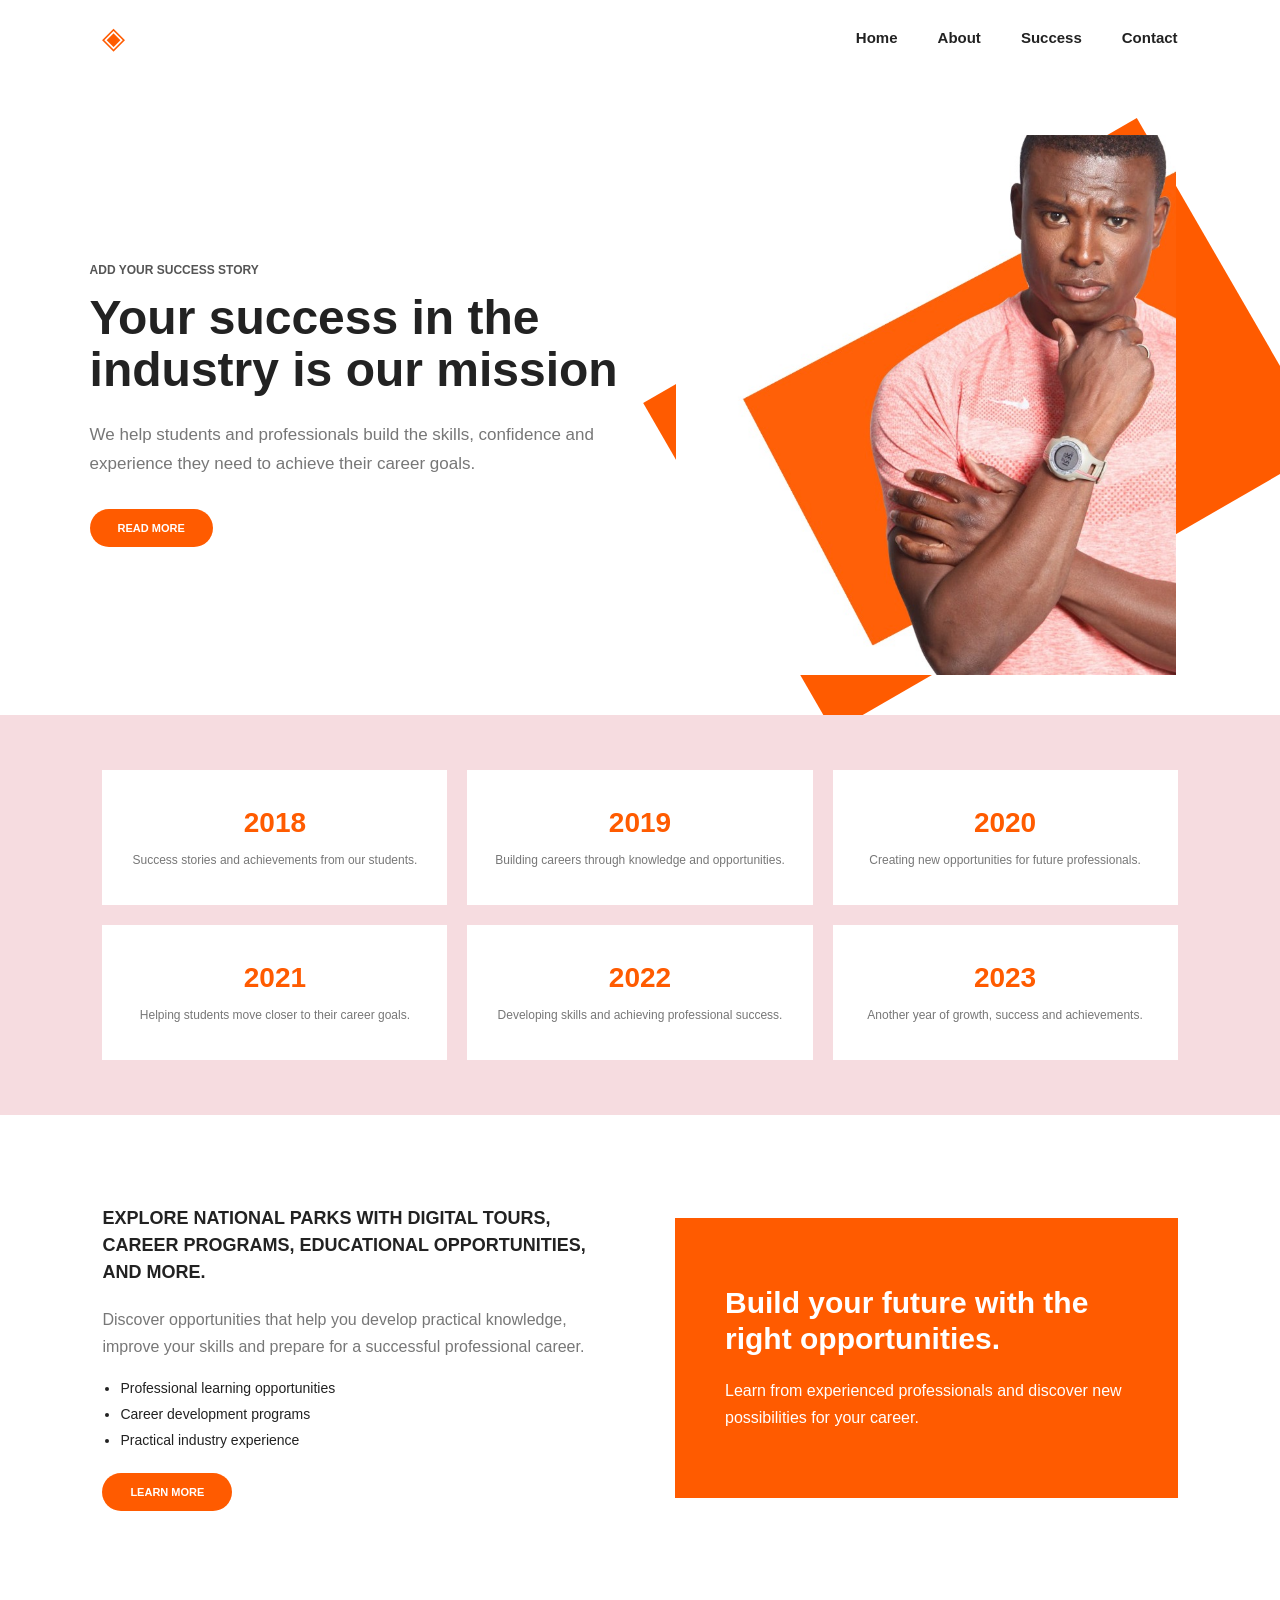
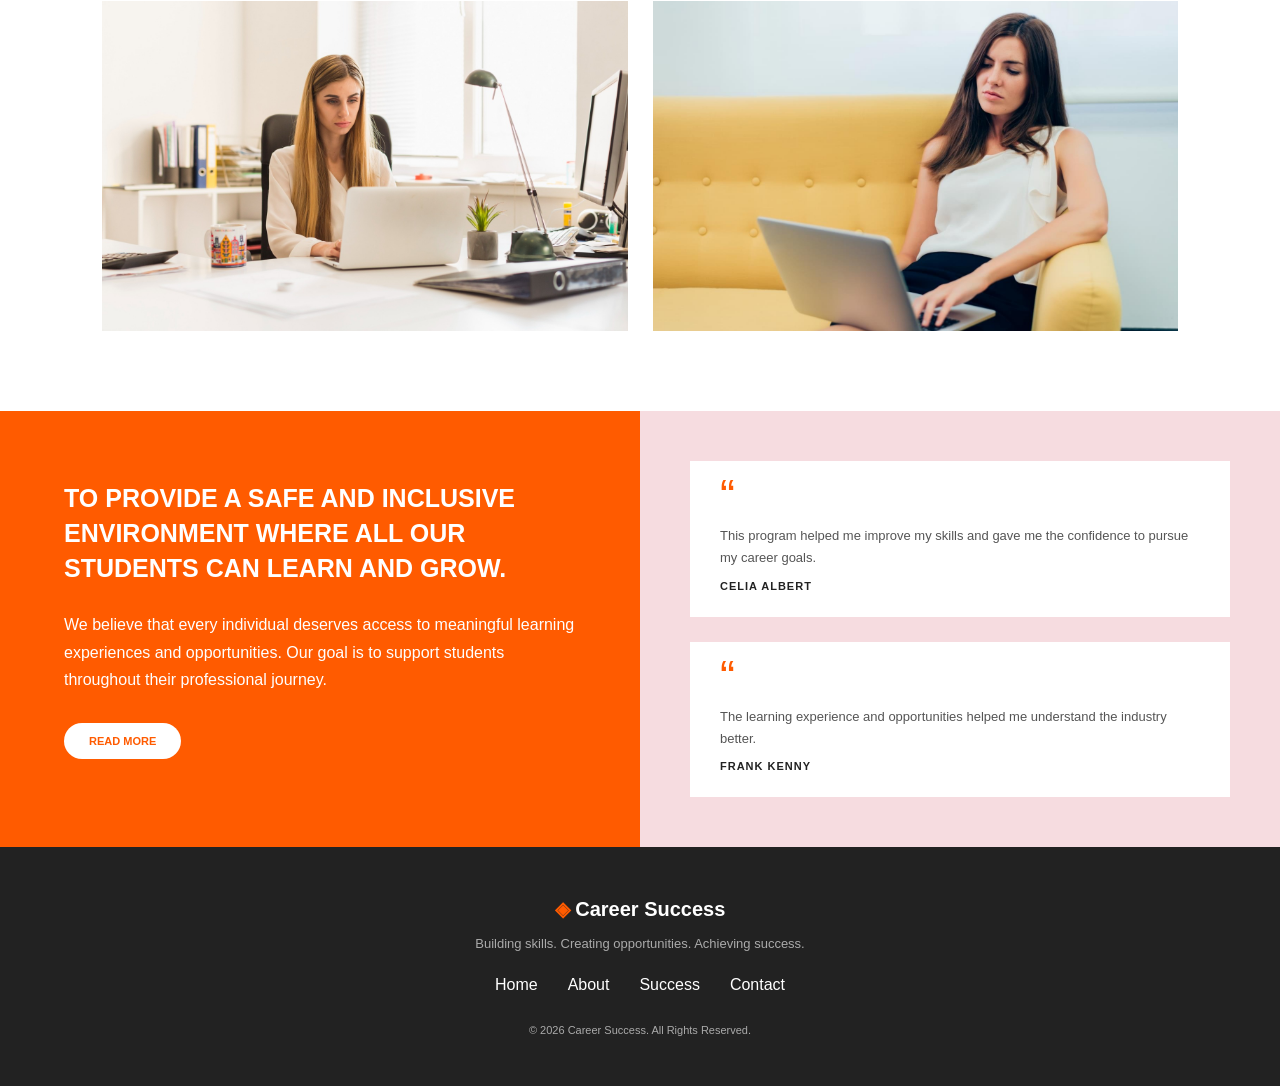
==== Task-4/website.html @ 58ca16eb "Add Website Task" ====
<!DOCTYPE html>
<html lang="en">

<head>

    <meta charset="UTF-8">
    <meta name="viewport" content="width=device-width, initial-scale=1.0">

    <title>Career Success</title>

    <link rel="stylesheet" href="website.css">

</head>

<body>


    <!-- ================= NAVBAR ================= -->

    <header class="navbar">

        <div class="logo">
            <span>◈</span>
        </div>

        <nav>
            <a href="#home">Home</a>
            <a href="#about">About</a>
            <a href="#success">Success</a>
            <a href="#contact">Contact</a>
        </nav>

    </header>


    <!-- ================= HERO SECTION ================= -->

    <section class="hero" id="home">

        <div class="hero-content">

            <p class="small-heading">
                ADD YOUR SUCCESS STORY
            </p>

            <h1>
                Your success in the
                <br>
                industry is our mission
            </h1>

            <p class="hero-text">
                We help students and professionals build the skills,
                confidence and experience they need to achieve their
                career goals.
            </p>

            <a href="#success" class="btn">
                READ MORE
            </a>

        </div>


        <div class="hero-image">

            <div class="orange-shape"></div>

            <img src="images/man.jpeg" alt="Professional">

        </div>

    </section>


    <!-- ================= SUCCESS YEARS ================= -->

    <section class="success-section" id="success">

        <div class="year-grid">

            <div class="year-card">
                <h2>2018</h2>
                <p>
                    Success stories and achievements from our students.
                </p>
            </div>

            <div class="year-card">
                <h2>2019</h2>
                <p>
                    Building careers through knowledge and opportunities.
                </p>
            </div>

            <div class="year-card">
                <h2>2020</h2>
                <p>
                    Creating new opportunities for future professionals.
                </p>
            </div>

            <div class="year-card">
                <h2>2021</h2>
                <p>
                    Helping students move closer to their career goals.
                </p>
            </div>

            <div class="year-card">
                <h2>2022</h2>
                <p>
                    Developing skills and achieving professional success.
                </p>
            </div>

            <div class="year-card">
                <h2>2023</h2>
                <p>
                    Another year of growth, success and achievements.
                </p>
            </div>

        </div>

    </section>


    <!-- ================= ABOUT SECTION ================= -->

    <section class="about-section" id="about">

        <div class="about-text">

            <p class="orange-title">
                EXPLORE NATIONAL PARKS WITH DIGITAL TOURS,
                CAREER PROGRAMS, EDUCATIONAL OPPORTUNITIES,
                AND MORE.
            </p>

            <p>
                Discover opportunities that help you develop practical
                knowledge, improve your skills and prepare for a successful
                professional career.
            </p>

            <ul>
                <li>Professional learning opportunities</li>
                <li>Career development programs</li>
                <li>Practical industry experience</li>
            </ul>

            <a href="#" class="btn">
                LEARN MORE
            </a>

        </div>


        <div class="about-box">

            <h3>
                Build your future
                with the right
                opportunities.
            </h3>

            <p>
                Learn from experienced professionals and discover
                new possibilities for your career.
            </p>

        </div>

    </section>


    <!-- ================= IMAGE SECTION ================= -->

    <section class="image-section">

        <div class="image-card">

            <img src="images/woman1.jpeg"
                 alt="Woman working with laptop">

        </div>

        <div class="image-card">

            <img src="images/woman2.jpeg"
                 alt="Woman working in office">

        </div>

    </section>


    <!-- ================= ORANGE INFORMATION SECTION ================= -->

    <section class="info-section">

        <div class="info-content">

            <h2>
                TO PROVIDE A SAFE AND INCLUSIVE
                ENVIRONMENT WHERE ALL OUR
                STUDENTS CAN LEARN AND GROW.
            </h2>

            <p>
                We believe that every individual deserves access to
                meaningful learning experiences and opportunities.
                Our goal is to support students throughout their
                professional journey.
            </p>

            <a href="#" class="white-btn">
                READ MORE
            </a>

        </div>


        <!-- ================= TESTIMONIALS ================= -->

        <div class="testimonials">

            <div class="testimonial">

                <span class="quote">“</span>

                <p>
                    This program helped me improve my skills
                    and gave me the confidence to pursue my
                    career goals.
                </p>

                <h4>
                    CELIA ALBERT
                </h4>

            </div>


            <div class="testimonial">

                <span class="quote">“</span>

                <p>
                    The learning experience and opportunities
                    helped me understand the industry better.
                </p>

                <h4>
                    FRANK KENNY
                </h4>

            </div>

        </div>

    </section>


    <!-- ================= FOOTER ================= -->

    <footer id="contact">

        <div class="footer-logo">
            <span>◈</span>
            Career Success
        </div>

        <p>
            Building skills. Creating opportunities. Achieving success.
        </p>

        <div class="footer-links">

            <a href="#home">Home</a>
            <a href="#about">About</a>
            <a href="#success">Success</a>
            <a href="#contact">Contact</a>

        </div>

        <p class="copyright">
            © 2026 Career Success. All Rights Reserved.
        </p>

    </footer>


</body>
</html>
---- Task-4/website.css ----
/* ================= GENERAL ================= */

* {
    margin: 0;
    padding: 0;
    box-sizing: border-box;
}

html {
    scroll-behavior: smooth;
}

body {
    font-family: Arial, Helvetica, sans-serif;
    background: white;
    color: #222;
}

a {
    text-decoration: none;
    color: inherit;
}


/* ================= NAVBAR ================= */

.navbar {
    height: 75px;

    display: flex;
    justify-content: space-between;
    align-items: center;

    padding: 0 8%;

    background-color: white;
}

.logo {
    font-size: 30px;
    color: #ff5b00;
}

.navbar nav {
    display: flex;
    gap: 40px;
}

.navbar nav a {
    font-size: 15px;
    font-weight: bold;
}

.navbar nav a:hover {
    color: #ff5b00;
}


/* ================= HERO ================= */

.hero {
    min-height: 600px;

    display: flex;
    align-items: center;

    padding: 60px 7% 40px;

    overflow: hidden;

    position: relative;
}


/* ================= HERO CONTENT ================= */

.hero-content {
    width: 52%;

    z-index: 5;
}

.small-heading {
    color: #555;

    font-size: 12px;
    font-weight: bold;

    margin-bottom: 15px;
}

.hero h1 {
    font-size: 48px;

    line-height: 1.08;

    max-width: 650px;

    margin-bottom: 25px;
}

.hero-text {
    color: #777;

    font-size: 17px;

    line-height: 1.7;

    max-width: 540px;

    margin-bottom: 30px;
}


/* ================= BUTTON ================= */

.btn {
    display: inline-block;

    padding: 13px 28px;

    background: #ff5b00;
    color: white;

    border-radius: 30px;

    font-size: 11px;
    font-weight: bold;

    transition: 0.3s;
}

.btn:hover {
    background: #222;

    transform: translateY(-3px);
}


/* ================= HERO IMAGE ================= */

.hero-image {
    width: 48%;
    height: 540px;

    position: relative;

    display: flex;

    justify-content: center;
    align-items: flex-end;
}


/* ORANGE SHAPE */

.orange-shape {
    position: absolute;

    width: 570px;
    height: 380px;

    background: #ff5b00;

    transform: rotate(-30deg);

    right: -80px;
    top: 100px;

    z-index: 1;
}


/* PERSON IMAGE */

.hero-image img {
    position: relative;

    width: 500px;
    height: 540px;

    object-fit: cover;

    object-position: 75% center;

    z-index: 2;
}


/* ================= SUCCESS SECTION ================= */

.success-section {
    background: #f6dce0;

    padding: 55px 8%;
}

.year-grid {
    display: grid;

    grid-template-columns: repeat(3, 1fr);

    gap: 20px;
}

.year-card {
    background: white;

    min-height: 135px;

    display: flex;

    flex-direction: column;

    justify-content: center;
    align-items: center;

    text-align: center;

    padding: 25px;

    transition: 0.3s;
}

.year-card:hover {
    transform: translateY(-5px);

    box-shadow:
        0 10px 25px rgba(0, 0, 0, 0.08);
}

.year-card h2 {
    color: #ff5b00;

    font-size: 28px;

    margin-bottom: 12px;
}

.year-card p {
    color: #777;

    font-size: 12px;

    line-height: 1.5;
}


/* ================= ABOUT SECTION ================= */

.about-section {
    padding: 90px 8%;

    display: grid;

    grid-template-columns: 1fr 1fr;

    gap: 70px;

    align-items: center;
}

.about-text {
    max-width: 550px;
}

.orange-title {
    font-size: 18px;

    font-weight: bold;

    line-height: 1.5;

    margin-bottom: 20px;
}

.about-text > p:not(.orange-title) {
    color: #777;

    line-height: 1.7;

    margin-bottom: 20px;
}

.about-text ul {
    margin-left: 18px;

    margin-bottom: 25px;
}

.about-text li {
    margin-bottom: 10px;

    font-size: 14px;
}


/* ABOUT ORANGE BOX */

.about-box {
    background: #ff5b00;

    color: white;

    min-height: 280px;

    padding: 50px;

    display: flex;

    flex-direction: column;

    justify-content: center;
}

.about-box h3 {
    font-size: 30px;

    line-height: 1.2;

    margin-bottom: 20px;
}

.about-box p {
    line-height: 1.7;
}


/* ================= IMAGE SECTION ================= */

.image-section {
    padding: 0 8% 80px;

    display: grid;

    grid-template-columns: 1fr 1fr;

    gap: 25px;
}

.image-card {
    height: 330px;

    overflow: hidden;
}

.image-card img {
    width: 100%;
    height: 100%;

    object-fit: cover;

    transition: 0.5s;
}

.image-card:hover img {
    transform: scale(1.05);
}


/* ================= INFORMATION SECTION ================= */

.info-section {
    display: grid;

    grid-template-columns: 1fr 1fr;

    min-height: 430px;
}


/* ORANGE CONTENT */

.info-content {
    background: #ff5b00;

    color: white;

    padding: 70px 10%;
}

.info-content h2 {
    font-size: 25px;

    line-height: 1.4;

    margin-bottom: 25px;
}

.info-content p {
    line-height: 1.7;

    margin-bottom: 30px;
}


/* WHITE BUTTON */

.white-btn {
    display: inline-block;

    padding: 12px 25px;

    background: white;

    color: #ff5b00;

    border-radius: 25px;

    font-size: 11px;

    font-weight: bold;
}


/* ================= TESTIMONIALS ================= */

.testimonials {
    background: #f6dce0;

    padding: 50px;

    display: flex;

    flex-direction: column;

    justify-content: center;

    gap: 25px;
}

.testimonial {
    background: white;

    padding: 25px 30px;

    position: relative;
}

.quote {
    color: #ff5b00;

    font-size: 45px;

    line-height: 20px;
}

.testimonial p {
    color: #555;

    font-size: 13px;

    line-height: 1.7;

    margin: 10px 0;
}

.testimonial h4 {
    font-size: 11px;

    letter-spacing: 1px;
}


/* ================= FOOTER ================= */

footer {
    background: #222;

    color: white;

    text-align: center;

    padding: 50px 20px;
}

.footer-logo {
    font-size: 20px;

    font-weight: bold;

    margin-bottom: 15px;
}

.footer-logo span {
    color: #ff5b00;
}

footer > p {
    color: #aaa;

    font-size: 13px;

    margin-bottom: 25px;
}

.footer-links {
    display: flex;

    justify-content: center;

    gap: 30px;

    margin-bottom: 30px;
}

.footer-links a:hover {
    color: #ff5b00;
}

footer .copyright {
    font-size: 11px;

    margin: 0;
}


/* ================= TABLET ================= */

@media (max-width: 900px) {

    .hero {
        flex-direction: column;

        padding: 60px 8%;
    }

    .hero-content {
        width: 100%;

        margin-bottom: 40px;
    }

    .hero h1 {
        font-size: 40px;
    }

    .hero-image {
        width: 100%;

        height: 500px;
    }

    .hero-image img {
        width: 400px;
        height: 500px;
    }

    .year-grid {
        grid-template-columns: repeat(2, 1fr);
    }

    .about-section {
        grid-template-columns: 1fr;
    }

    .info-section {
        grid-template-columns: 1fr;
    }
}


/* ================= MOBILE ================= */

@media (max-width: 600px) {

    .navbar {
        padding: 0 5%;
    }

    .navbar nav {
        display: none;
    }

    .hero {
        padding: 50px 5%;
    }

    .hero h1 {
        font-size: 34px;
    }

    .hero-image {
        height: 420px;
    }

    .hero-image img {
        width: 320px;
        height: 420px;
    }

    .orange-shape {
        width: 400px;
        height: 300px;
    }

    .success-section {
        padding: 40px 5%;
    }

    .year-grid {
        grid-template-columns: 1fr;
    }

    .about-section {
        padding: 60px 5%;
    }

    .image-section {
        padding: 0 5% 60px;

        grid-template-columns: 1fr;
    }

    .info-content {
        padding: 50px 8%;
    }

    .testimonials {
        padding: 30px;
    }

}
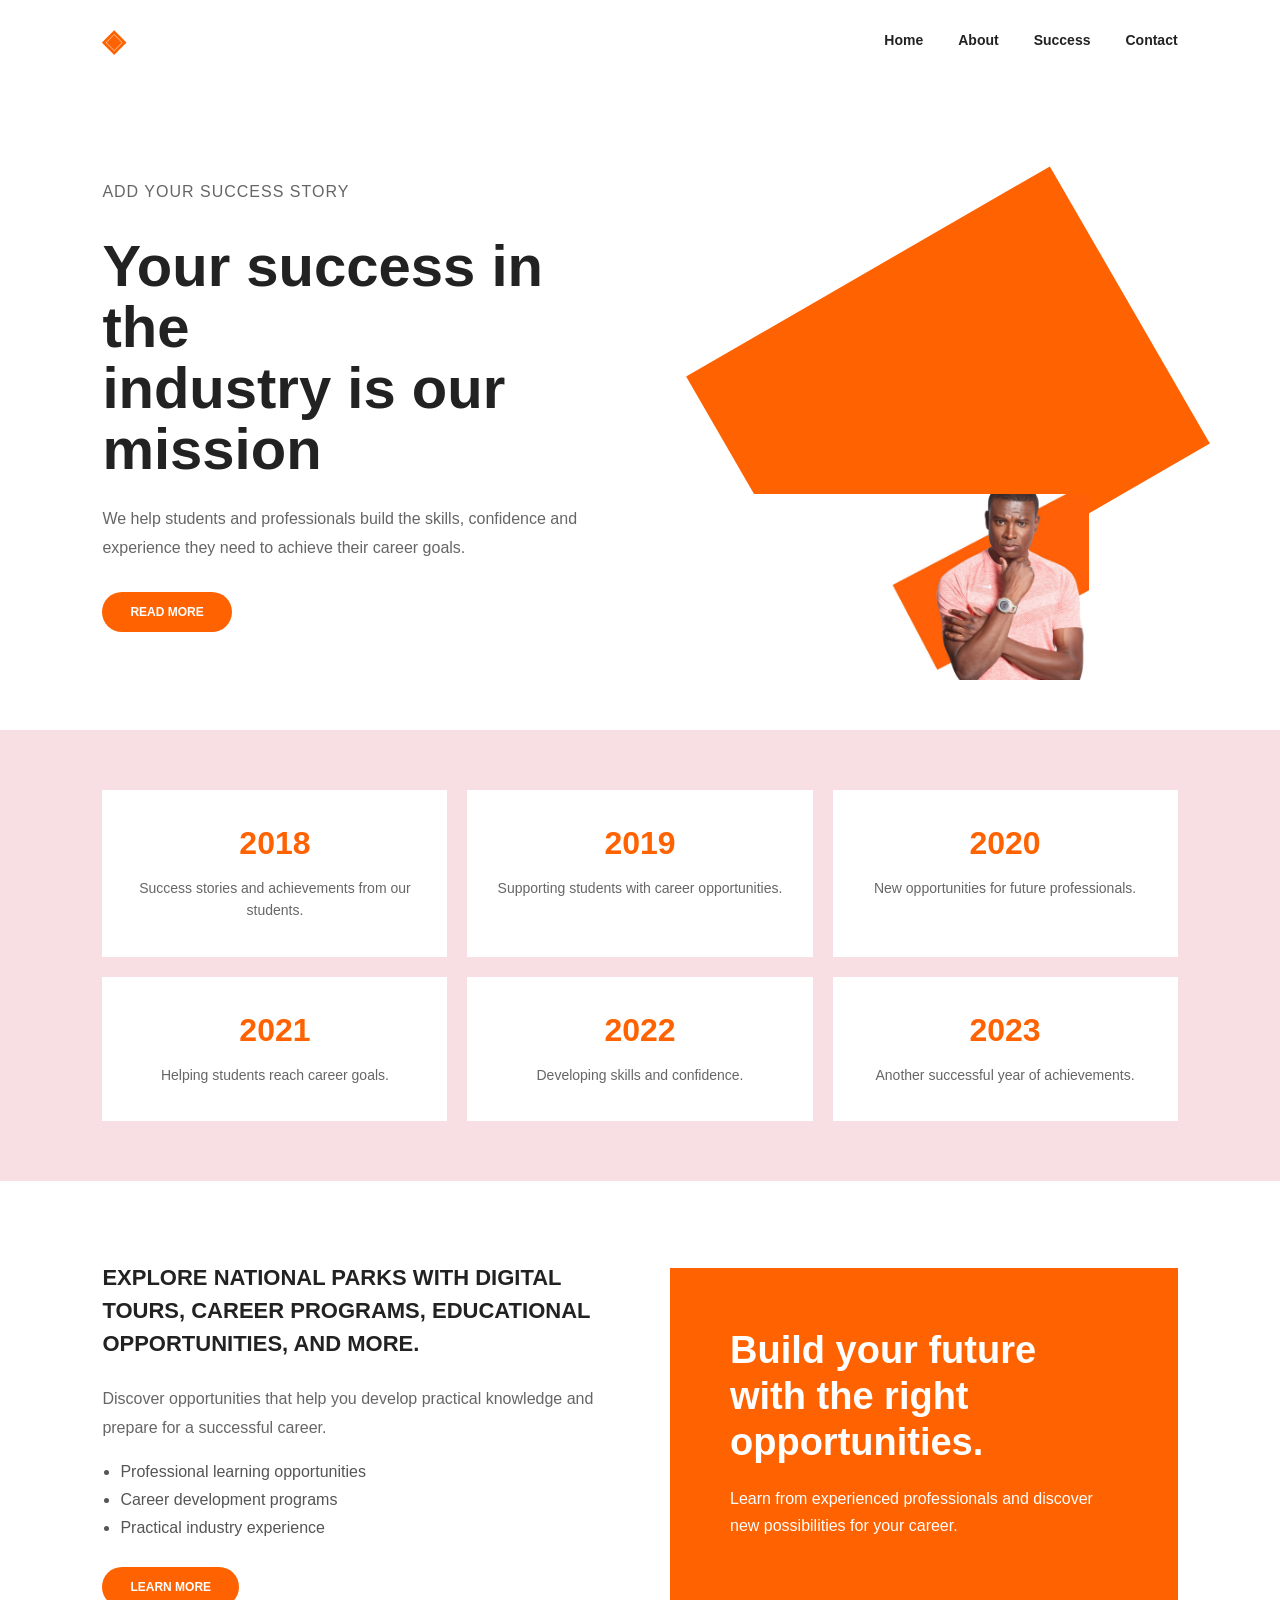
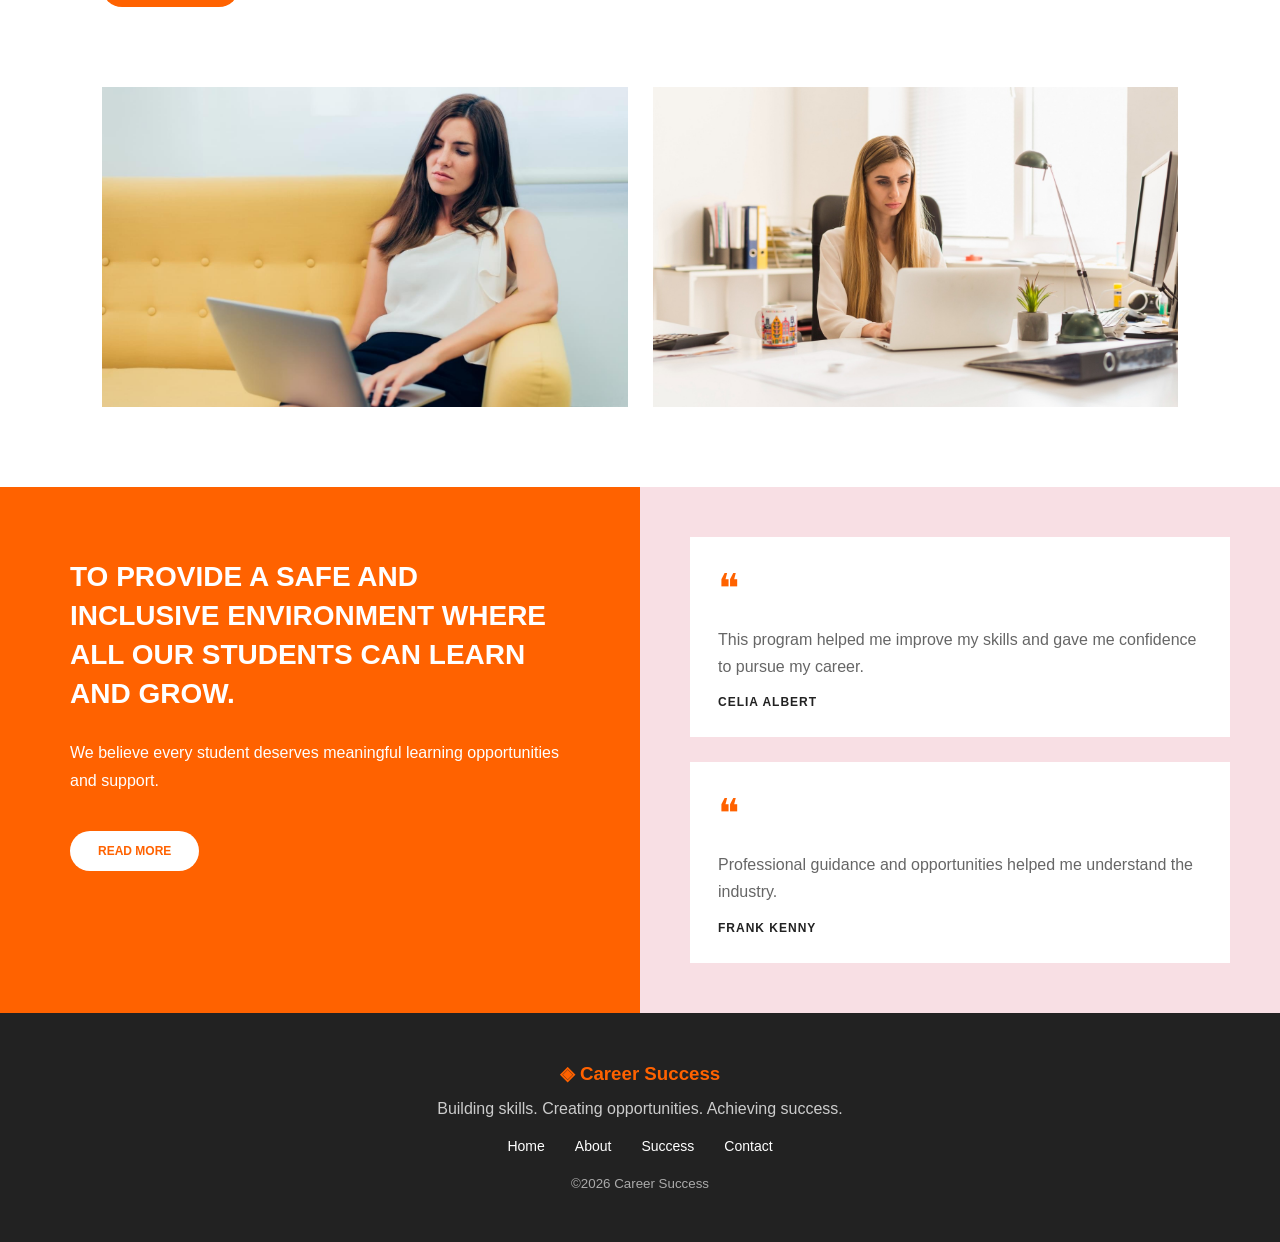
==== commit cfbab15d: "Complete Task 4: Career Success webpage" ====
--- a/Task-4/website.html
+++ b/Task-4/website.html
@@ -1,296 +1,207 @@
 <!DOCTYPE html>
 <html lang="en">
-
 <head>
-
     <meta charset="UTF-8">
     <meta name="viewport" content="width=device-width, initial-scale=1.0">
-
     <title>Career Success</title>
 
     <link rel="stylesheet" href="website.css">
-
 </head>
-
 <body>
 
-
-    <!-- ================= NAVBAR ================= -->
-
-    <header class="navbar">
-
-        <div class="logo">
-            <span>◈</span>
+<header class="navbar">
+    <div class="logo">◈</div>
+
+    <nav>
+        <a href="#">Home</a>
+        <a href="#">About</a>
+        <a href="#">Success</a>
+        <a href="#">Contact</a>
+    </nav>
+</header>
+
+<section class="hero">
+
+    <div class="hero-text">
+
+        <p class="sub-heading">ADD YOUR SUCCESS STORY</p>
+
+        <h1>
+            Your success in the
+            <br>
+            industry is our mission
+        </h1>
+
+        <p>
+            We help students and professionals build the skills,
+            confidence and experience they need to achieve their
+            career goals.
+        </p>
+
+        <a href="#" class="btn">READ MORE</a>
+
+    </div>
+
+    <div class="hero-image">
+
+        <div class="shape"></div>
+
+        <img src="images/man.jpeg" alt="man">
+
+    </div>
+
+</section>
+
+<section class="years">
+
+    <div class="card">
+        <h2>2018</h2>
+        <p>Success stories and achievements from our students.</p>
+    </div>
+
+    <div class="card">
+        <h2>2019</h2>
+        <p>Supporting students with career opportunities.</p>
+    </div>
+
+    <div class="card">
+        <h2>2020</h2>
+        <p>New opportunities for future professionals.</p>
+    </div>
+
+    <div class="card">
+        <h2>2021</h2>
+        <p>Helping students reach career goals.</p>
+    </div>
+
+    <div class="card">
+        <h2>2022</h2>
+        <p>Developing skills and confidence.</p>
+    </div>
+
+    <div class="card">
+        <h2>2023</h2>
+        <p>Another successful year of achievements.</p>
+    </div>
+
+</section>
+
+<section class="about">
+
+    <div class="left">
+
+        <h3>
+            EXPLORE NATIONAL PARKS WITH DIGITAL TOURS,
+            CAREER PROGRAMS, EDUCATIONAL OPPORTUNITIES,
+            AND MORE.
+        </h3>
+
+        <p>
+            Discover opportunities that help you develop practical
+            knowledge and prepare for a successful career.
+        </p>
+
+        <ul>
+            <li>Professional learning opportunities</li>
+            <li>Career development programs</li>
+            <li>Practical industry experience</li>
+        </ul>
+
+        <a href="#" class="btn">LEARN MORE</a>
+
+    </div>
+
+    <div class="right">
+
+        <h2>
+            Build your future with
+            the right opportunities.
+        </h2>
+
+        <p>
+            Learn from experienced professionals and discover
+            new possibilities for your career.
+        </p>
+
+    </div>
+
+</section>
+
+<section class="gallery">
+
+    <img src="images/woman2.jpeg" alt="">
+    <img src="images/woman1.jpeg" alt="">
+
+</section>
+
+<section class="bottom">
+
+    <div class="orange">
+
+        <h2>
+            TO PROVIDE A SAFE AND INCLUSIVE
+            ENVIRONMENT WHERE ALL OUR STUDENTS
+            CAN LEARN AND GROW.
+        </h2>
+
+        <p>
+            We believe every student deserves meaningful
+            learning opportunities and support.
+        </p>
+
+        <a href="#" class="white-btn">READ MORE</a>
+
+    </div>
+
+    <div class="reviews">
+
+        <div class="review">
+            <span>❝</span>
+
+            <p>
+                This program helped me improve my skills
+                and gave me confidence to pursue my career.
+            </p>
+
+            <h4>CELIA ALBERT</h4>
         </div>
 
-        <nav>
-            <a href="#home">Home</a>
-            <a href="#about">About</a>
-            <a href="#success">Success</a>
-            <a href="#contact">Contact</a>
-        </nav>
-
-    </header>
-
-
-    <!-- ================= HERO SECTION ================= -->
-
-    <section class="hero" id="home">
-
-        <div class="hero-content">
-
-            <p class="small-heading">
-                ADD YOUR SUCCESS STORY
+        <div class="review">
+            <span>❝</span>
+
+            <p>
+                Professional guidance and opportunities
+                helped me understand the industry.
             </p>
 
-            <h1>
-                Your success in the
-                <br>
-                industry is our mission
-            </h1>
-
-            <p class="hero-text">
-                We help students and professionals build the skills,
-                confidence and experience they need to achieve their
-                career goals.
-            </p>
-
-            <a href="#success" class="btn">
-                READ MORE
-            </a>
-
+            <h4>FRANK KENNY</h4>
         </div>
 
-
-        <div class="hero-image">
-
-            <div class="orange-shape"></div>
-
-            <img src="images/man.jpeg" alt="Professional">
-
-        </div>
-
-    </section>
-
-
-    <!-- ================= SUCCESS YEARS ================= -->
-
-    <section class="success-section" id="success">
-
-        <div class="year-grid">
-
-            <div class="year-card">
-                <h2>2018</h2>
-                <p>
-                    Success stories and achievements from our students.
-                </p>
-            </div>
-
-            <div class="year-card">
-                <h2>2019</h2>
-                <p>
-                    Building careers through knowledge and opportunities.
-                </p>
-            </div>
-
-            <div class="year-card">
-                <h2>2020</h2>
-                <p>
-                    Creating new opportunities for future professionals.
-                </p>
-            </div>
-
-            <div class="year-card">
-                <h2>2021</h2>
-                <p>
-                    Helping students move closer to their career goals.
-                </p>
-            </div>
-
-            <div class="year-card">
-                <h2>2022</h2>
-                <p>
-                    Developing skills and achieving professional success.
-                </p>
-            </div>
-
-            <div class="year-card">
-                <h2>2023</h2>
-                <p>
-                    Another year of growth, success and achievements.
-                </p>
-            </div>
-
-        </div>
-
-    </section>
-
-
-    <!-- ================= ABOUT SECTION ================= -->
-
-    <section class="about-section" id="about">
-
-        <div class="about-text">
-
-            <p class="orange-title">
-                EXPLORE NATIONAL PARKS WITH DIGITAL TOURS,
-                CAREER PROGRAMS, EDUCATIONAL OPPORTUNITIES,
-                AND MORE.
-            </p>
-
-            <p>
-                Discover opportunities that help you develop practical
-                knowledge, improve your skills and prepare for a successful
-                professional career.
-            </p>
-
-            <ul>
-                <li>Professional learning opportunities</li>
-                <li>Career development programs</li>
-                <li>Practical industry experience</li>
-            </ul>
-
-            <a href="#" class="btn">
-                LEARN MORE
-            </a>
-
-        </div>
-
-
-        <div class="about-box">
-
-            <h3>
-                Build your future
-                with the right
-                opportunities.
-            </h3>
-
-            <p>
-                Learn from experienced professionals and discover
-                new possibilities for your career.
-            </p>
-
-        </div>
-
-    </section>
-
-
-    <!-- ================= IMAGE SECTION ================= -->
-
-    <section class="image-section">
-
-        <div class="image-card">
-
-            <img src="images/woman1.jpeg"
-                 alt="Woman working with laptop">
-
-        </div>
-
-        <div class="image-card">
-
-            <img src="images/woman2.jpeg"
-                 alt="Woman working in office">
-
-        </div>
-
-    </section>
-
-
-    <!-- ================= ORANGE INFORMATION SECTION ================= -->
-
-    <section class="info-section">
-
-        <div class="info-content">
-
-            <h2>
-                TO PROVIDE A SAFE AND INCLUSIVE
-                ENVIRONMENT WHERE ALL OUR
-                STUDENTS CAN LEARN AND GROW.
-            </h2>
-
-            <p>
-                We believe that every individual deserves access to
-                meaningful learning experiences and opportunities.
-                Our goal is to support students throughout their
-                professional journey.
-            </p>
-
-            <a href="#" class="white-btn">
-                READ MORE
-            </a>
-
-        </div>
-
-
-        <!-- ================= TESTIMONIALS ================= -->
-
-        <div class="testimonials">
-
-            <div class="testimonial">
-
-                <span class="quote">“</span>
-
-                <p>
-                    This program helped me improve my skills
-                    and gave me the confidence to pursue my
-                    career goals.
-                </p>
-
-                <h4>
-                    CELIA ALBERT
-                </h4>
-
-            </div>
-
-
-            <div class="testimonial">
-
-                <span class="quote">“</span>
-
-                <p>
-                    The learning experience and opportunities
-                    helped me understand the industry better.
-                </p>
-
-                <h4>
-                    FRANK KENNY
-                </h4>
-
-            </div>
-
-        </div>
-
-    </section>
-
-
-    <!-- ================= FOOTER ================= -->
-
-    <footer id="contact">
-
-        <div class="footer-logo">
-            <span>◈</span>
-            Career Success
-        </div>
-
-        <p>
-            Building skills. Creating opportunities. Achieving success.
-        </p>
-
-        <div class="footer-links">
-
-            <a href="#home">Home</a>
-            <a href="#about">About</a>
-            <a href="#success">Success</a>
-            <a href="#contact">Contact</a>
-
-        </div>
-
-        <p class="copyright">
-            © 2026 Career Success. All Rights Reserved.
-        </p>
-
-    </footer>
-
+    </div>
+
+</section>
+
+<footer>
+
+    <h3>◈ Career Success</h3>
+
+    <p>
+        Building skills. Creating opportunities.
+        Achieving success.
+    </p>
+
+    <div class="links">
+        <a href="#">Home</a>
+        <a href="#">About</a>
+        <a href="#">Success</a>
+        <a href="#">Contact</a>
+    </div>
+
+    <small>©2026 Career Success</small>
+
+</footer>
+
+<script src="website.js"></script>
 
 </body>
 </html>
--- a/Task-4/website.css
+++ b/Task-4/website.css
@@ -1,623 +1,636 @@
-/* ================= GENERAL ================= */
-
-* {
-    margin: 0;
-    padding: 0;
-    box-sizing: border-box;
-}
-
-html {
-    scroll-behavior: smooth;
-}
-
-body {
-    font-family: Arial, Helvetica, sans-serif;
-    background: white;
-    color: #222;
-}
-
-a {
-    text-decoration: none;
-    color: inherit;
-}
-
-
-/* ================= NAVBAR ================= */
-
-.navbar {
-    height: 75px;
-
-    display: flex;
-    justify-content: space-between;
-    align-items: center;
-
-    padding: 0 8%;
-
-    background-color: white;
-}
-
-.logo {
-    font-size: 30px;
-    color: #ff5b00;
-}
-
-.navbar nav {
-    display: flex;
-    gap: 40px;
-}
-
-.navbar nav a {
-    font-size: 15px;
-    font-weight: bold;
-}
-
-.navbar nav a:hover {
-    color: #ff5b00;
-}
-
-
-/* ================= HERO ================= */
-
-.hero {
-    min-height: 600px;
-
-    display: flex;
-    align-items: center;
-
-    padding: 60px 7% 40px;
-
-    overflow: hidden;
-
-    position: relative;
-}
-
-
-/* ================= HERO CONTENT ================= */
-
-.hero-content {
-    width: 52%;
-
-    z-index: 5;
-}
-
-.small-heading {
-    color: #555;
-
-    font-size: 12px;
-    font-weight: bold;
-
-    margin-bottom: 15px;
-}
-
-.hero h1 {
-    font-size: 48px;
-
-    line-height: 1.08;
-
-    max-width: 650px;
-
-    margin-bottom: 25px;
-}
-
-.hero-text {
-    color: #777;
-
-    font-size: 17px;
-
-    line-height: 1.7;
-
-    max-width: 540px;
-
-    margin-bottom: 30px;
-}
-
-
-/* ================= BUTTON ================= */
-
-.btn {
-    display: inline-block;
-
-    padding: 13px 28px;
-
-    background: #ff5b00;
-    color: white;
-
-    border-radius: 30px;
-
-    font-size: 11px;
-    font-weight: bold;
-
-    transition: 0.3s;
-}
-
-.btn:hover {
-    background: #222;
-
-    transform: translateY(-3px);
+/* ===================== RESET ===================== */
+
+*{
+    margin:0;
+    padding:0;
+    box-sizing:border-box;
+}
+
+html{
+    scroll-behavior:smooth;
+}
+
+body{
+    font-family:Arial, Helvetica, sans-serif;
+    background:#fff;
+    color:#222;
+}
+
+img{
+    display:block;
+    width:100%;
+}
+
+a{
+    text-decoration:none;
+}
+
+
+/* ===================== NAVBAR ===================== */
+
+.navbar{
+
+    width:100%;
+    height:80px;
+
+    display:flex;
+    justify-content:space-between;
+    align-items:center;
+
+    padding:0 8%;
+}
+
+.logo{
+
+    color:#ff6200;
+    font-size:30px;
+    font-weight:bold;
+}
+
+nav{
+
+    display:flex;
+    gap:35px;
+}
+
+nav a{
+
+    color:#222;
+    font-size:14px;
+    font-weight:bold;
+}
+
+nav a:hover{
+
+    color:#ff6200;
+}
+
+
+/* ===================== HERO ===================== */
+
+.hero{
+
+    width:100%;
+
+    min-height:650px;
+
+    display:flex;
+    justify-content:space-between;
+    align-items:center;
+
+    padding:30px 8%;
+
+    overflow:hidden;
+}
+
+.hero-text{
+
+    width:45%;
+}
+
+.sub-heading{
+
+    font-size:12px;
+
+    letter-spacing:1px;
+
+    color:#777;
+
+    margin-bottom:20px;
+}
+
+.hero-text h1{
+
+    font-size:58px;
+
+    line-height:1.05;
+
+    margin-bottom:25px;
+}
+
+.hero-text p{
+
+    color:#666;
+
+    line-height:1.8;
+
+    margin-bottom:30px;
+
+    font-size:16px;
+}
+
+.btn{
+
+    display:inline-block;
+
+    padding:13px 28px;
+
+    background:#ff6200;
+
+    color:#fff;
+
+    border-radius:30px;
+
+    font-size:12px;
+
+    font-weight:bold;
+
+    transition:.3s;
+}
+
+.btn:hover{
+
+    background:#222;
 }
 
 
 /* ================= HERO IMAGE ================= */
 
-.hero-image {
-    width: 48%;
-    height: 540px;
-
-    position: relative;
-
-    display: flex;
-
-    justify-content: center;
-    align-items: flex-end;
-}
-
-
-/* ORANGE SHAPE */
-
-.orange-shape {
-    position: absolute;
-
-    width: 570px;
-    height: 380px;
-
-    background: #ff5b00;
-
-    transform: rotate(-30deg);
-
-    right: -80px;
-    top: 100px;
-
-    z-index: 1;
-}
-
-
-/* PERSON IMAGE */
-
-.hero-image img {
-    position: relative;
-
-    width: 500px;
-    height: 540px;
-
-    object-fit: cover;
-
-    object-position: 75% center;
-
-    z-index: 2;
-}
-
-
-/* ================= SUCCESS SECTION ================= */
-
-.success-section {
-    background: #f6dce0;
-
-    padding: 55px 8%;
-}
-
-.year-grid {
-    display: grid;
-
-    grid-template-columns: repeat(3, 1fr);
-
-    gap: 20px;
-}
-
-.year-card {
-    background: white;
-
-    min-height: 135px;
-
-    display: flex;
-
-    flex-direction: column;
-
-    justify-content: center;
-    align-items: center;
-
-    text-align: center;
-
-    padding: 25px;
-
-    transition: 0.3s;
-}
-
-.year-card:hover {
-    transform: translateY(-5px);
-
-    box-shadow:
-        0 10px 25px rgba(0, 0, 0, 0.08);
-}
-
-.year-card h2 {
-    color: #ff5b00;
-
-    font-size: 28px;
-
-    margin-bottom: 12px;
-}
-
-.year-card p {
-    color: #777;
-
-    font-size: 12px;
-
-    line-height: 1.5;
-}
-
-
-/* ================= ABOUT SECTION ================= */
-
-.about-section {
-    padding: 90px 8%;
-
-    display: grid;
-
-    grid-template-columns: 1fr 1fr;
-
-    gap: 70px;
-
-    align-items: center;
-}
-
-.about-text {
-    max-width: 550px;
-}
-
-.orange-title {
-    font-size: 18px;
-
-    font-weight: bold;
-
-    line-height: 1.5;
-
-    margin-bottom: 20px;
-}
-
-.about-text > p:not(.orange-title) {
-    color: #777;
-
-    line-height: 1.7;
-
-    margin-bottom: 20px;
-}
-
-.about-text ul {
-    margin-left: 18px;
-
-    margin-bottom: 25px;
-}
-
-.about-text li {
-    margin-bottom: 10px;
-
-    font-size: 14px;
-}
-
-
-/* ABOUT ORANGE BOX */
-
-.about-box {
-    background: #ff5b00;
-
-    color: white;
-
-    min-height: 280px;
-
-    padding: 50px;
-
-    display: flex;
-
-    flex-direction: column;
-
-    justify-content: center;
-}
-
-.about-box h3 {
-    font-size: 30px;
-
-    line-height: 1.2;
-
-    margin-bottom: 20px;
-}
-
-.about-box p {
-    line-height: 1.7;
-}
-
-
-/* ================= IMAGE SECTION ================= */
-
-.image-section {
-    padding: 0 8% 80px;
-
-    display: grid;
-
-    grid-template-columns: 1fr 1fr;
-
-    gap: 25px;
-}
-
-.image-card {
-    height: 330px;
-
-    overflow: hidden;
-}
-
-.image-card img {
-    width: 100%;
-    height: 100%;
-
-    object-fit: cover;
-
-    transition: 0.5s;
-}
-
-.image-card:hover img {
-    transform: scale(1.05);
-}
-
-
-/* ================= INFORMATION SECTION ================= */
-
-.info-section {
-    display: grid;
-
-    grid-template-columns: 1fr 1fr;
-
-    min-height: 430px;
-}
-
-
-/* ORANGE CONTENT */
-
-.info-content {
-    background: #ff5b00;
-
-    color: white;
-
-    padding: 70px 10%;
-}
-
-.info-content h2 {
-    font-size: 25px;
-
-    line-height: 1.4;
-
-    margin-bottom: 25px;
-}
-
-.info-content p {
-    line-height: 1.7;
-
-    margin-bottom: 30px;
-}
-
-
-/* WHITE BUTTON */
-
-.white-btn {
-    display: inline-block;
-
-    padding: 12px 25px;
-
-    background: white;
-
-    color: #ff5b00;
-
-    border-radius: 25px;
-
-    font-size: 11px;
-
-    font-weight: bold;
-}
-
-
-/* ================= TESTIMONIALS ================= */
-
-.testimonials {
-    background: #f6dce0;
-
-    padding: 50px;
-
-    display: flex;
-
-    flex-direction: column;
-
-    justify-content: center;
-
-    gap: 25px;
-}
-
-.testimonial {
-    background: white;
-
-    padding: 25px 30px;
-
-    position: relative;
-}
-
-.quote {
-    color: #ff5b00;
-
-    font-size: 45px;
-
-    line-height: 20px;
-}
-
-.testimonial p {
-    color: #555;
-
-    font-size: 13px;
-
-    line-height: 1.7;
-
-    margin: 10px 0;
-}
-
-.testimonial h4 {
-    font-size: 11px;
-
-    letter-spacing: 1px;
-}
-
-
-/* ================= FOOTER ================= */
-
-footer {
-    background: #222;
-
-    color: white;
-
-    text-align: center;
-
-    padding: 50px 20px;
-}
-
-.footer-logo {
-    font-size: 20px;
-
-    font-weight: bold;
-
-    margin-bottom: 15px;
-}
-
-.footer-logo span {
-    color: #ff5b00;
-}
-
-footer > p {
-    color: #aaa;
-
-    font-size: 13px;
-
-    margin-bottom: 25px;
-}
-
-.footer-links {
-    display: flex;
-
-    justify-content: center;
-
-    gap: 30px;
-
-    margin-bottom: 30px;
-}
-
-.footer-links a:hover {
-    color: #ff5b00;
-}
-
-footer .copyright {
-    font-size: 11px;
-
-    margin: 0;
-}
-
-
-/* ================= TABLET ================= */
-
-@media (max-width: 900px) {
-
-    .hero {
-        flex-direction: column;
-
-        padding: 60px 8%;
-    }
-
-    .hero-content {
-        width: 100%;
-
-        margin-bottom: 40px;
-    }
-
-    .hero h1 {
-        font-size: 40px;
-    }
-
-    .hero-image {
-        width: 100%;
-
-        height: 500px;
-    }
-
-    .hero-image img {
-        width: 400px;
-        height: 500px;
-    }
-
-    .year-grid {
-        grid-template-columns: repeat(2, 1fr);
-    }
-
-    .about-section {
-        grid-template-columns: 1fr;
-    }
-
-    .info-section {
-        grid-template-columns: 1fr;
-    }
-}
-
-
-/* ================= MOBILE ================= */
-
-@media (max-width: 600px) {
-
-    .navbar {
-        padding: 0 5%;
-    }
-
-    .navbar nav {
-        display: none;
-    }
-
-    .hero {
-        padding: 50px 5%;
-    }
-
-    .hero h1 {
-        font-size: 34px;
-    }
-
-    .hero-image {
-        height: 420px;
-    }
-
-    .hero-image img {
-        width: 320px;
-        height: 420px;
-    }
-
-    .orange-shape {
-        width: 400px;
-        height: 300px;
-    }
-
-    .success-section {
-        padding: 40px 5%;
-    }
-
-    .year-grid {
-        grid-template-columns: 1fr;
-    }
-
-    .about-section {
-        padding: 60px 5%;
-    }
-
-    .image-section {
-        padding: 0 5% 60px;
-
-        grid-template-columns: 1fr;
-    }
-
-    .info-content {
-        padding: 50px 8%;
-    }
-
-    .testimonials {
-        padding: 30px;
-    }
+.hero-image{
+
+    width:50%;
+
+    height:550px;
+
+    position:relative;
+
+    display:flex;
+    justify-content:center;
+    align-items:flex-end;
+}
+
+.shape{
+
+    position:absolute;
+
+    width:420px;
+    height:320px;
+
+    background:#ff6200;
+
+    transform:rotate(-30deg);
+
+    right:20px;
+    top:120px;
+
+    z-index:1;
+}
+
+.hero-image img{
+
+    width:360px;
+
+    position:relative;
+
+    z-index:2;
+}
+
+
+/* ================= YEARS ================= */
+
+.years{
+
+    background:#f8dfe4;
+
+    padding:60px 8%;
+
+    display:grid;
+
+    grid-template-columns:repeat(3,1fr);
+
+    gap:20px;
+}
+
+.card{
+
+    background:#fff;
+
+    padding:35px 20px;
+
+    text-align:center;
+
+    transition:.3s;
+}
+
+.card:hover{
+
+    transform:translateY(-6px);
+
+    box-shadow:0 8px 20px rgba(0,0,0,.15);
+}
+
+.card h2{
+
+    color:#ff6200;
+
+    margin-bottom:15px;
+
+    font-size:32px;
+}
+
+.card p{
+
+    color:#666;
+
+    line-height:1.6;
+
+    font-size:14px;
+}
+
+
+/* ================= ABOUT ================= */
+
+.about{
+
+    padding:80px 8%;
+
+    display:grid;
+
+    grid-template-columns:1fr 1fr;
+
+    gap:60px;
+
+    align-items:center;
+}
+
+.left h3{
+
+    font-size:22px;
+
+    line-height:1.5;
+
+    margin-bottom:25px;
+}
+
+.left p{
+
+    color:#666;
+
+    line-height:1.8;
+
+    margin-bottom:20px;
+}
+
+.left ul{
+
+    margin-left:18px;
+
+    margin-bottom:30px;
+}
+
+.left li{
+
+    margin-bottom:10px;
+
+    color:#555;
+}
+
+.right{
+
+    background:#ff6200;
+
+    color:white;
+
+    padding:60px;
+
+    min-height:250px;
+
+    display:flex;
+
+    flex-direction:column;
+
+    justify-content:center;
+}
+
+.right h2{
+
+    font-size:38px;
+
+    line-height:1.2;
+
+    margin-bottom:20px;
+}
+
+.right p{
+
+    line-height:1.7;
+}
+
+/* ===================== GALLERY ===================== */
+
+.gallery{
+
+    width:84%;
+
+    margin:auto;
+
+    display:grid;
+
+    grid-template-columns:1fr 1fr;
+
+    gap:25px;
+
+    margin-bottom:80px;
+}
+
+.gallery img{
+
+    width:100%;
+
+    height:320px;
+
+    object-fit:cover;
+
+    transition:.4s;
+}
+
+.gallery img:hover{
+
+    transform:scale(1.03);
+}
+
+
+/* ===================== BOTTOM SECTION ===================== */
+
+.bottom{
+
+    display:grid;
+
+    grid-template-columns:1fr 1fr;
+
+    min-height:430px;
+}
+
+
+/* ORANGE LEFT */
+
+.orange{
+
+    background:#ff6200;
+
+    color:white;
+
+    padding:70px;
+}
+
+.orange h2{
+
+    font-size:28px;
+
+    line-height:1.4;
+
+    margin-bottom:25px;
+}
+
+.orange p{
+
+    line-height:1.8;
+
+    margin-bottom:35px;
+}
+
+.white-btn{
+
+    display:inline-block;
+
+    background:white;
+
+    color:#ff6200;
+
+    padding:13px 28px;
+
+    border-radius:30px;
+
+    font-size:12px;
+
+    font-weight:bold;
+}
+
+
+/* TESTIMONIALS */
+
+.reviews{
+
+    background:#f8dfe4;
+
+    display:flex;
+
+    flex-direction:column;
+
+    justify-content:center;
+
+    padding:50px;
+
+    gap:25px;
+}
+
+.review{
+
+    background:white;
+
+    padding:28px;
+}
+
+.review span{
+
+    color:#ff6200;
+
+    font-size:40px;
+}
+
+.review p{
+
+    color:#666;
+
+    line-height:1.7;
+
+    margin:15px 0;
+}
+
+.review h4{
+
+    font-size:12px;
+
+    letter-spacing:1px;
+}
+
+
+/* ===================== FOOTER ===================== */
+
+footer{
+
+    background:#222;
+
+    color:white;
+
+    text-align:center;
+
+    padding:50px 20px;
+}
+
+footer h3{
+
+    margin-bottom:15px;
+
+    color:#ff6200;
+}
+
+footer p{
+
+    color:#ccc;
+
+    margin-bottom:20px;
+}
+
+.links{
+
+    display:flex;
+
+    justify-content:center;
+
+    gap:30px;
+
+    margin-bottom:20px;
+}
+
+.links a{
+
+    color:white;
+
+    font-size:14px;
+}
+
+.links a:hover{
+
+    color:#ff6200;
+}
+
+footer small{
+
+    color:#aaa;
+}
+
+
+/* ===================== TABLET ===================== */
+
+@media(max-width:900px){
+
+.hero{
+
+flex-direction:column;
+text-align:center;
+}
+
+.hero-text{
+
+width:100%;
+margin-bottom:40px;
+}
+
+.hero-image{
+
+width:100%;
+}
+
+.years{
+
+grid-template-columns:repeat(2,1fr);
+}
+
+.about{
+
+grid-template-columns:1fr;
+}
+
+.gallery{
+
+grid-template-columns:1fr;
+}
+
+.bottom{
+
+grid-template-columns:1fr;
+}
+
+}
+
+
+/* ===================== MOBILE ===================== */
+
+@media(max-width:600px){
+
+.navbar{
+
+padding:20px;
+}
+
+nav{
+
+display:none;
+}
+
+.hero{
+
+padding:30px 20px;
+}
+
+.hero-text h1{
+
+font-size:38px;
+}
+
+.hero-image{
+
+height:420px;
+}
+
+.hero-image img{
+
+width:260px;
+}
+
+.shape{
+
+width:300px;
+height:220px;
+}
+
+.years{
+
+grid-template-columns:1fr;
+
+padding:40px 20px;
+}
+
+.about{
+
+padding:50px 20px;
+}
+
+.gallery{
+
+width:90%;
+}
+
+.orange{
+
+padding:40px 25px;
+}
+
+.orange h2{
+
+font-size:22px;
+}
+
+.reviews{
+
+padding:25px;
+}
+
+.links{
+
+flex-direction:column;
+gap:15px;
+}
 
 }
